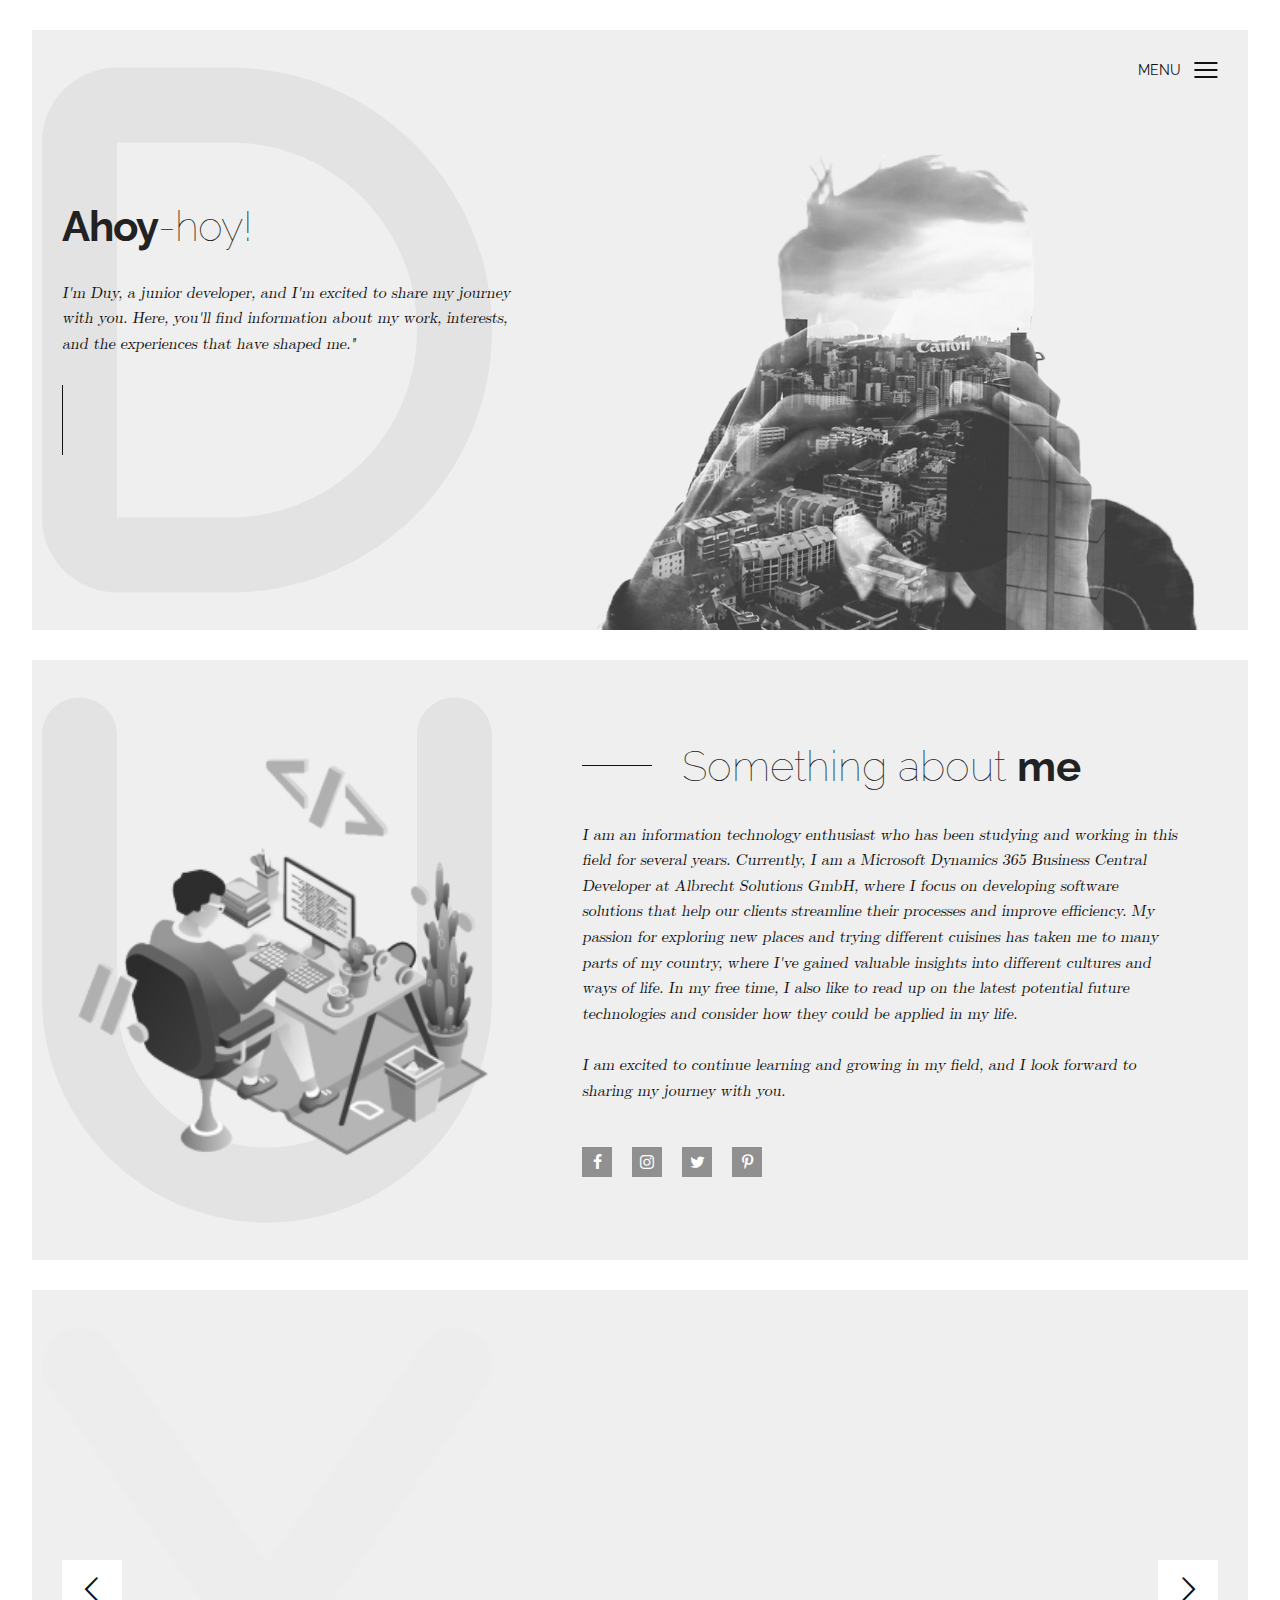
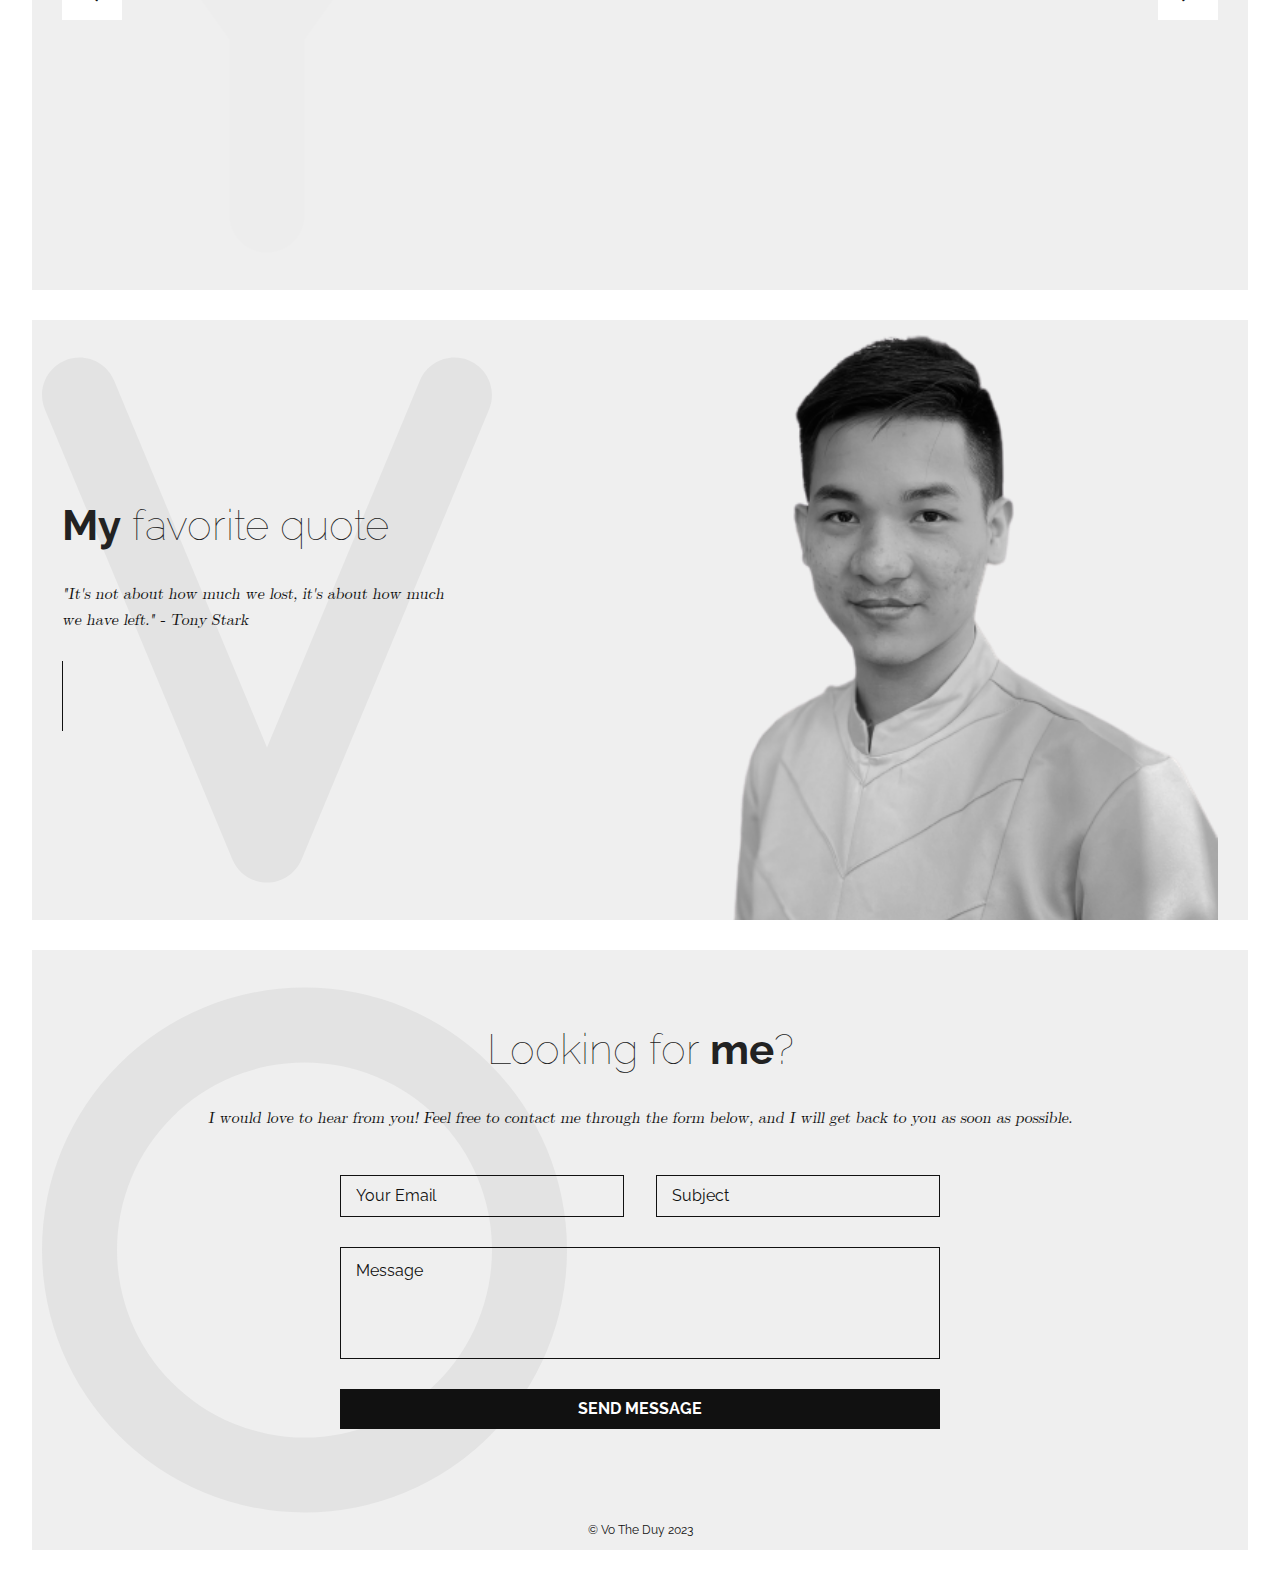
==== index.html @ 7445be75 "Inititalize" ====
<!DOCTYPE html>
<html lang="en">
  <head>
    <title>Duy Vo</title>
    <meta charset="utf-8" />
    <meta name="viewport" content="width=device-width, initial-scale=1" />
    <meta http-equiv="X-UA-Compatible" content="IE=edge" />
    <meta name="description" content="Jade website template" />
    <meta
      name="keywords"
      content="apollo, jade, template, html, sass, jquery"
    />
    <meta name="author" content="Bucky Maler" />
    <link rel="stylesheet" href="assets/css/main.css" />
  </head>
  <body>
    <section id="hero">
      <svg xmlns="http://www.w3.org/2000/svg" viewBox="0 0 384 512">
        <path
          d="M0 96C0 60.7 28.7 32 64 32h96c123.7 0 224 100.3 224 224s-100.3 224-224 224H64c-35.3 0-64-28.7-64-64V96zm160 0H64V416h96c88.4 0 160-71.6 160-160s-71.6-160-160-160z"
        />
      </svg>
      <header>
        <div class="nav-toggle">
          <p>Menu</p>
          <span></span>
        </div>
        <ul class="nav">
          <li><a href="#about">About</a></li>
          <li><a href="#full-slide">Work</a></li>
          <li><a href="#contact">Contact</a></li>
        </ul>
      </header>
      <div class="wrapper">
        <div class="welcome">
          <h1><strong>Ahoy</strong>-hoy!</h1>
          <p>
            I'm Duy, a junior developer, and I'm excited to share my journey
            with you. Here, you'll find information about my work, interests,
            and the experiences that have shaped me."
          </p>
        </div>
        <div class="photographer">
          <img src="assets/img/hero.png" alt="Photographer" />
        </div>
      </div>
    </section>
    <section id="about">
      <svg xmlns="http://www.w3.org/2000/svg" viewBox="0 0 384 512">
        <path
          d="M32 32c17.7 0 32 14.3 32 32V288c0 70.7 57.3 128 128 128s128-57.3 128-128V64c0-17.7 14.3-32 32-32s32 14.3 32 32V288c0 106-86 192-192 192S0 394 0 288V64C0 46.3 14.3 32 32 32z"
        />
      </svg>
      <div class="wrapper">
        <div class="camera">
          <img src="assets/img/development-transparent.png" alt="Camera" />
        </div>
        <div class="blurb">
          <h2>Something about <strong>me</strong></h2>
          <p>
            I am an information technology enthusiast who has been studying and
            working in this field for several years. Currently, I am a Microsoft
            Dynamics 365 Business Central Developer at Albrecht Solutions GmbH,
            where I focus on developing software solutions that help our clients
            streamline their processes and improve efficiency. My passion for
            exploring new places and trying different cuisines has taken me to
            many parts of my country, where I've gained valuable insights into
            different cultures and ways of life. In my free time, I also like to
            read up on the latest potential future technologies and consider how
            they could be applied in my life. <br /><br />
            I am excited to continue learning and growing in my field, and I
            look forward to sharing my journey with you.
          </p>
          <div class="social">
            <a href="#"><i class="icon-facebook"></i></a
            ><a href="#"><i class="icon-instagram"></i></a
            ><a href="#"><i class="icon-twitter"></i></a
            ><a href="#"><i class="icon-pinterest-p"></i></a>
          </div>
        </div>
      </div>
    </section>
    <section id="full-slide">
      <svg xmlns="http://www.w3.org/2000/svg" viewBox="0 0 384 512">
        <path
          d="M58 45.4C47.8 31 27.8 27.7 13.4 38S-4.3 68.2 6 82.6L160 298.3V448c0 17.7 14.3 32 32 32s32-14.3 32-32V298.3L378 82.6c10.3-14.4 6.9-34.4-7.4-44.6S336.2 31 326 45.4L192 232.9 58 45.4z"
        />
      </svg>
      <ul class="banner">
        <li class="active"></li>
        <li></li>
        <li></li>
      </ul>
      <i class="icon-chevron-thin-left prev"></i
      ><i class="icon-chevron-thin-right next"></i>
    </section>
    <section id="featured">
      <svg xmlns="http://www.w3.org/2000/svg" viewBox="0 0 384 512">
        <path
          d="M19.7 34.5c16.3-6.8 35 .9 41.8 17.2L192 364.8 322.5 51.7c6.8-16.3 25.5-24 41.8-17.2s24 25.5 17.2 41.8l-160 384c-5 11.9-16.6 19.7-29.5 19.7s-24.6-7.8-29.5-19.7L2.5 76.3c-6.8-16.3 .9-35 17.2-41.8z"
        />
      </svg>
      <div class="wrapper">
        <div class="blurb">
          <h2><strong>My</strong> favorite quote</h2>
          <p>
            "It's not about how much we lost, it's about how much we have left."
            - Tony Stark
          </p>
        </div>
        <div class="featured">
          <img src="assets/img/quote-transparent.png" alt="Featured" />
        </div>
      </div>
    </section>
    <!-- <section id="three-slide">
      <svg
        version="1.1"
        id="Layer_1"
        xmlns="http://www.w3.org/2000/svg"
        xmlns:xlink="http://www.w3.org/1999/xlink"
        x="0px"
        y="0px"
        viewBox="0 0 100 248.8"
        style="enable-background: new 0 0 100 248.8"
        xml:space="preserve"
      >
        <g transform="translate(0.000000,749.000000) scale(0.100000,-0.100000)">
          <path
            d="M0,6245.8V5001.6h500h500V5176v174.4H752.5H505v1069.8V7490H252.5H0V6245.8z"
          />
        </g>
      </svg>
      <div class="wrapper">
        <ul class="slider">
          <li class="back"><img src="assets/img/three-slide/thumb-1.jpg" /></li>
          <li class="current">
            <img src="assets/img/three-slide/thumb-2.jpg" />
          </li>
          <li class="front">
            <img src="assets/img/three-slide/thumb-3.jpg" />
          </li>
          <li><img src="assets/img/three-slide/thumb-4.jpg" /></li>
        </ul>
      </div>
      <i class="icon-chevron-thin-left prev"></i
      ><i class="icon-chevron-thin-right next"></i>
    </section> -->
    <section id="contact">
      <svg xmlns="http://www.w3.org/2000/svg" viewBox="0 0 448 512">
        <path
          d="M224 96a160 160 0 1 0 0 320 160 160 0 1 0 0-320zM448 256A224 224 0 1 1 0 256a224 224 0 1 1 448 0z"
        />
      </svg>
      <div class="wrapper">
        <div class="blurb">
          <h2>Looking for <strong>me</strong>?</h2>
          <p>
            I would love to hear from you! Feel free to contact me through the
            form below, and I will get back to you as soon as possible.
          </p>
        </div>
        <form>
          <input type="email" placeholder="Your Email" />
          <input type="text" placeholder="Subject" />
          <textarea placeholder="Message"></textarea>
          <input type="submit" value="Send Message" />
        </form>
      </div>
      <p class="copyright">&copy; Vo The Duy 2023</p>
    </section>
    <script src="https://ajax.googleapis.com/ajax/libs/jquery/2.2.4/jquery.min.js"></script>
    <script>
      window.jQuery ||
        document.write(
          '<script src="assets/js/vendor/jquery-2.2.4.min.js"><\/script>'
        );
    </script>
    <script src="assets/js/functions-min.js"></script>
  </body>
</html>
---- assets/css/main.css ----
@import 'https://fonts.googleapis.com/css?family=Raleway:100,400,700';
@font-face {
  font-family: "LMRomanSlant10";
  src: url("fonts/lmromanslant10-regular-webfont.eot");
  src: url("fonts/lmromanslant10-regular-webfont.eot?#iefix") format("embedded-opentype"), url("fonts/lmromanslant10-regular-webfont.woff") format("woff"), url("fonts/lmromanslant10-regular-webfont.ttf") format("truetype"), url("fonts/lmromanslant10-regular-webfont.svg#latin_modern_roman_slante10Rg") format("svg");
  font-weight: normal;
  font-style: normal;
}
/*! normalize.css v3.0.2 | MIT License | git.io/normalize */
html {
  font-family: sans-serif;
  -ms-text-size-adjust: 100%;
  -webkit-text-size-adjust: 100%;
}

body {
  margin: 0;
}

article,
aside,
details,
figcaption,
figure,
footer,
header,
hgroup,
main,
menu,
nav,
section,
summary {
  display: block;
}

audio,
canvas,
progress,
video {
  display: inline-block;
  vertical-align: baseline;
}

audio:not([controls]) {
  display: none;
  height: 0;
}

[hidden],
template {
  display: none;
}

a {
  background-color: transparent;
}

a:active,
a:hover {
  outline: 0;
}

abbr[title] {
  border-bottom: 1px dotted;
}

b,
strong {
  font-weight: bold;
}

dfn {
  font-style: italic;
}

h1 {
  font-size: 2em;
  margin: 0.67em 0;
}

mark {
  background: #ff0;
  color: #000;
}

small {
  font-size: 80%;
}

sub,
sup {
  font-size: 75%;
  line-height: 0;
  position: relative;
  vertical-align: baseline;
}

sup {
  top: -0.5em;
}

sub {
  bottom: -0.25em;
}

img {
  border: 0;
}

svg:not(:root) {
  overflow: hidden;
}

figure {
  margin: 1em 40px;
}

hr {
  box-sizing: content-box;
  height: 0;
}

pre {
  overflow: auto;
}

code,
kbd,
pre,
samp {
  font-family: monospace, monospace;
  font-size: 1em;
}

button,
input,
optgroup,
select,
textarea {
  color: inherit;
  font: inherit;
  margin: 0;
}

button {
  overflow: visible;
}

button,
select {
  text-transform: none;
}

button,
html input[type=button],
input[type=reset],
input[type=submit] {
  -webkit-appearance: button;
  cursor: pointer;
}

button[disabled],
html input[disabled] {
  cursor: default;
}

button::-moz-focus-inner,
input::-moz-focus-inner {
  border: 0;
  padding: 0;
}

input {
  line-height: normal;
}

input[type=checkbox],
input[type=radio] {
  box-sizing: border-box;
  padding: 0;
}

input[type=number]::-webkit-inner-spin-button,
input[type=number]::-webkit-outer-spin-button {
  height: auto;
}

input[type=search] {
  -webkit-appearance: textfield;
  box-sizing: content-box;
}

input[type=search]::-webkit-search-cancel-button,
input[type=search]::-webkit-search-decoration {
  -webkit-appearance: none;
}

fieldset {
  border: 1px solid #c0c0c0;
  margin: 0 2px;
  padding: 0.35em 0.625em 0.75em;
}

legend {
  border: 0;
  padding: 0;
}

textarea {
  overflow: auto;
}

optgroup {
  font-weight: bold;
}

table {
  border-collapse: collapse;
  border-spacing: 0;
}

td,
th {
  padding: 0;
}

@font-face {
  font-family: "icomoon";
  src: url("fonts/icomoon.eot?3hi6ws");
  src: url("fonts/icomoon.eot?3hi6ws#iefix") format("embedded-opentype"), url("fonts/icomoon.ttf?3hi6ws") format("truetype"), url("fonts/icomoon.woff?3hi6ws") format("woff"), url("fonts/icomoon.svg?3hi6ws#icomoon") format("svg");
  font-weight: normal;
  font-style: normal;
}
[class^=icon-], [class*=" icon-"] {
  /* use !important to prevent issues with browser extensions that change fonts */
  font-family: "icomoon" !important;
  speak: none;
  font-style: normal;
  font-weight: normal;
  font-variant: normal;
  text-transform: none;
  line-height: 1;
  /* Better Font Rendering =========== */
  -webkit-font-smoothing: antialiased;
  -moz-osx-font-smoothing: grayscale;
}

.icon-chevron-thin-left:before {
  content: "\e904";
}

.icon-chevron-thin-right:before {
  content: "\e905";
}

.icon-pinterest-p:before {
  content: "\e900";
}

.icon-twitter:before {
  content: "\e901";
}

.icon-instagram:before {
  content: "\e902";
}

.icon-facebook:before {
  content: "\e903";
}

body {
  background-color: white;
  font-size: 16px;
  line-height: 1.6;
  font-family: "LMRomanSlant10", serif;
  color: #111;
  -webkit-font-smoothing: antialiased;
  -webkit-text-size-adjust: 100%;
}
@media (max-width: 415px) {
  body {
    font-size: 14px;
  }
}

::-moz-selection {
  background: #FFF498;
}

::selection {
  background: #FFF498;
}

::-moz-selection {
  background: #FFF498;
}

img::-moz-selection {
  background: transparent;
}

img::selection {
  background: transparent;
}

img::-moz-selection {
  background: transparent;
}

body {
  -webkit-tap-highlight-color: #FFF498;
}

.gigantic, .huge, .large, .bigger, .big,
h1, h2, h3, h4, h5, h6 {
  color: #222;
  font-weight: bold;
}

.gigantic {
  font-size: 110px;
  line-height: 1.09;
  letter-spacing: -2px;
}

.huge, h1 {
  font-size: 68px;
  line-height: 1.05;
  letter-spacing: -1px;
}

.large, h2 {
  font-size: 42px;
  line-height: 1.14;
}

.bigger, h3 {
  font-size: 26px;
  line-height: 1.38;
}

.big, h4 {
  font-size: 22px;
  line-height: 1.38;
}

.small, small {
  font-size: 10px;
  line-height: 1.2;
}

p {
  margin: 0 0 20px 0;
}

em {
  font-style: italic;
}

strong {
  font-weight: bold;
}

hr {
  border: solid #ddd;
  border-width: 1px 0 0;
  clear: both;
  margin: 10px 0 30px;
  height: 0;
}

svg {
  position: absolute;
  height: 100%;
}
svg path {
  fill: #e3e3e3;
}

#hero svg,
#about svg,
#featured svg {
  left: 10px;
}

#three-slide svg {
  left: 90px;
}

#full-slide svg {
  left: 10px;
  opacity: 0.1;
  z-index: 9;
}

#contact svg {
  left: 10px;
}

@media (max-width: 640px) {
  #hero svg,
  #about svg,
  #featured svg,
  #three-slide svg,
  #full-slide svg,
  #contact svg {
    left: 0;
  }
}
.nav {
  visibility: hidden;
  position: absolute;
  top: 75px;
  right: 0;
  display: flex;
  width: 100px;
  flex-direction: column;
  justify-content: center;
  margin: 0;
  padding: 0;
  list-style: none;
  background-color: #e3e3e3;
  border: 1px solid #111;
  border: 1px solid rgba(17, 17, 17, 0.15);
  opacity: 0;
  z-index: 10;
  transition: opacity 0.3s ease-in-out, visibility 0s 0.3s;
}
.nav.open {
  visibility: visible;
  opacity: 1;
  transition: opacity 0.3s ease-in-out;
}
.nav:before {
  content: "";
  position: absolute;
  top: -12px;
  left: 50%;
  transform: translateX(-50%) rotate(45deg);
  width: 25px;
  height: 25px;
  border: 1px solid #111;
  border: 1px solid rgba(17, 17, 17, 0.15);
  background-color: #e3e3e3;
}
.nav li {
  position: relative;
  width: 100%;
  text-align: center;
  border-bottom: 1px solid #111;
  border-bottom: 1px solid rgba(17, 17, 17, 0.15);
  background-color: #e3e3e3;
  overflow: hidden;
  z-index: 10;
}
.nav li:last-child {
  border-bottom: none;
}
.nav li a {
  display: block;
  width: 100%;
  height: 100%;
  padding: 5px 0;
  color: #111;
  font-size: 12px;
  font-family: "Raleway", Helvetica, sans-serif;
  text-transform: uppercase;
  text-decoration: none;
  transition: background-color 0.2s ease-in-out;
}
.nav li a:hover {
  background-color: #dbdbdb;
}

#hero {
  position: relative;
  width: 1440px;
  max-width: 95%;
  height: 600px;
  margin: 30px auto;
  background-color: #efefef;
  overflow: hidden;
}
@media (max-width: 768px) {
  #hero {
    margin: 15px auto;
  }
}
#hero header {
  position: absolute;
  left: 50%;
  transform: translateX(-50%);
  display: flex;
  width: 95%;
  height: 80px;
  align-items: center;
  justify-content: flex-end;
  z-index: 10;
}
#hero header .nav-toggle {
  position: relative;
  display: flex;
  width: 80px;
  align-items: center;
  justify-content: space-between;
  cursor: pointer;
}
#hero header .nav-toggle p {
  margin-bottom: 0;
  font-size: 14px;
  font-family: "Raleway", Helvetica, sans-serif;
  text-transform: uppercase;
}
#hero header .nav-toggle span,
#hero header .nav-toggle span:before,
#hero header .nav-toggle span:after {
  content: "";
  position: relative;
  display: block;
  width: 23px;
  height: 2px;
  background-color: #111;
}
#hero header .nav-toggle span:before {
  bottom: 7px;
}
#hero header .nav-toggle span:after {
  top: 5px;
}
#hero .wrapper {
  position: relative;
  display: flex;
  width: 1180px;
  max-width: 95%;
  height: 100%;
  margin: 0 auto;
  align-items: center;
}
#hero .wrapper .welcome {
  width: 45%;
}
#hero .wrapper .welcome:after {
  content: "";
  display: block;
  width: 1px;
  height: 70px;
  background-color: #111;
}
#hero .wrapper .welcome h1 {
  margin-top: 0;
  margin-bottom: 30px;
  font-size: 42px;
  font-family: "Raleway", Helvetica, sans-serif;
  font-weight: 100;
}
@media (max-width: 640px) {
  #hero .wrapper .welcome h1 {
    margin-bottom: 20px;
    font-size: 30px;
  }
}
#hero .wrapper .welcome p {
  max-width: 450px;
  margin-bottom: 30px;
}
@media (max-width: 1180px) {
  #hero .wrapper .welcome:after {
    display: none;
  }
  #hero .wrapper .welcome p {
    margin-bottom: 0;
  }
}
#hero .wrapper .photographer {
  width: 55%;
  align-self: flex-end;
  line-height: 0;
}
#hero .wrapper .photographer img {
  width: 100%;
  opacity: 0.95;
}
@media (max-width: 1023px) {
  #hero .wrapper .welcome {
    display: flex;
    width: 100%;
    flex-direction: column;
    align-items: flex-end;
    text-align: right;
  }
  #hero .wrapper .photographer {
    display: none;
  }
}
@media (max-width: 640px) {
  #hero .wrapper .welcome {
    align-items: center;
    text-align: center;
  }
}

#about {
  position: relative;
  width: 1440px;
  max-width: 95%;
  height: 600px;
  margin: 30px auto;
  background-color: #efefef;
  overflow: hidden;
}
@media (max-width: 768px) {
  #about {
    margin: 15px auto;
  }
}
#about .wrapper {
  position: relative;
  display: flex;
  width: 1180px;
  max-width: 95%;
  height: 100%;
  margin: 0 auto;
  align-items: center;
}
#about .wrapper .camera {
  width: 45%;
}
#about .wrapper .camera img {
  width: 85%;
}
#about .wrapper .blurb {
  width: 55%;
}
#about .wrapper .blurb h2 {
  margin-top: 0;
  margin-bottom: 30px;
  font-size: 42px;
  font-family: "Raleway", Helvetica, sans-serif;
  font-weight: 100;
}
@media (max-width: 640px) {
  #about .wrapper .blurb h2 {
    margin-bottom: 20px;
    font-size: 30px;
  }
}
#about .wrapper .blurb h2:before {
  content: "";
  position: relative;
  bottom: 15px;
  display: inline-block;
  width: 70px;
  height: 1px;
  margin-right: 30px;
  background-color: #111;
}
#about .wrapper .blurb p {
  max-width: 600px;
  margin-bottom: 45px;
}
#about .wrapper .blurb .social {
  display: flex;
  width: 180px;
  justify-content: space-between;
}
#about .wrapper .blurb .social a {
  color: #fff;
  text-decoration: none;
}
#about .wrapper .blurb .social i {
  display: block;
  width: 30px;
  height: 30px;
  font-size: 16px;
  text-align: center;
  line-height: 30px;
  background-color: #909090;
  transition: background-color 0.2s ease-in-out;
}
#about .wrapper .blurb .social i:hover {
  background-color: #020202;
}
@media (max-width: 1023px) {
  #about .wrapper .camera {
    display: none;
  }
  #about .wrapper .blurb {
    display: flex;
    width: 100%;
    flex-direction: column;
    align-items: flex-end;
    text-align: right;
  }
  #about .wrapper .blurb h2:before {
    display: none;
  }
}
@media (max-width: 640px) {
  #about .wrapper .blurb {
    align-items: center;
    text-align: center;
  }
}

#full-slide {
  position: relative;
  width: 1440px;
  max-width: 95%;
  height: 600px;
  margin: 30px auto;
  background-color: #efefef;
  overflow: hidden;
}
@media (max-width: 768px) {
  #full-slide {
    margin: 15px auto;
  }
}
#full-slide .banner {
  position: relative;
  width: 100%;
  height: 100%;
  margin: 0;
  padding: 0;
  list-style: none;
}
#full-slide .banner li {
  position: absolute;
  top: 0;
  left: 0;
  right: 0;
  bottom: 0;
  background-position: center;
  background-size: cover;
  background-repeat: no-repeat;
  opacity: 0;
  transition: opacity 0.6s ease-in-out;
}
#full-slide .banner li.active {
  opacity: 1;
  transition: opacity 0.6s ease-in-out;
}
#full-slide .banner li:nth-child(1) {
  background-image: url("../img/full-slide/thumb-1.png");
}
#full-slide .banner li:nth-child(2) {
  background-image: url("../img/full-slide/thumb-2.png");
}
#full-slide .banner li:nth-child(3) {
  background-image: url("../img/full-slide/thumb-3.png");
}
#full-slide i {
  position: absolute;
  top: 50%;
  transform: translateY(-50%) scale(1);
  width: 60px;
  height: 60px;
  font-size: 28px;
  text-align: center;
  line-height: 60px;
  background-color: #fff;
  cursor: pointer;
  z-index: 10;
  transition: all 0.2s ease-in-out;
}
#full-slide i:hover {
  transform: translateY(-50%) scale(1.1);
}
#full-slide .prev {
  left: 30px;
}
#full-slide .next {
  right: 30px;
}
@media (max-width: 767px) {
  #full-slide i {
    transform: translateY(-50%) scale(0.7);
  }
  #full-slide i:hover {
    transform: translateY(-50%) scale(0.8);
  }
  #full-slide .prev {
    left: 0;
  }
  #full-slide .next {
    right: 0;
  }
}

#featured {
  position: relative;
  width: 1440px;
  max-width: 95%;
  height: 600px;
  margin: 30px auto;
  background-color: #efefef;
  overflow: hidden;
}
@media (max-width: 768px) {
  #featured {
    margin: 15px auto;
  }
}
#featured .wrapper {
  position: relative;
  display: flex;
  width: 1180px;
  max-width: 95%;
  height: 100%;
  margin: 0 auto;
  align-items: center;
}
#featured .wrapper .blurb {
  width: 45%;
}
#featured .wrapper .blurb:after {
  content: "";
  display: inline-block;
  width: 1px;
  height: 70px;
  background-color: #111;
}
#featured .wrapper .blurb h2 {
  margin-top: 0;
  margin-bottom: 30px;
  font-size: 42px;
  font-family: "Raleway", Helvetica, sans-serif;
  font-weight: 100;
}
@media (max-width: 640px) {
  #featured .wrapper .blurb h2 {
    margin-bottom: 20px;
    font-size: 30px;
  }
}
#featured .wrapper .blurb p {
  max-width: 400px;
  margin-bottom: 30px;
}
#featured .wrapper .featured {
  width: 55%;
}
#featured .wrapper .featured img {
  width: 100%;
}
@media (max-width: 1023px) {
  #featured .wrapper .blurb {
    display: flex;
    width: 100%;
    flex-direction: column;
    align-items: flex-end;
    text-align: right;
  }
  #featured .wrapper .blurb:after {
    display: none;
  }
  #featured .wrapper .blurb p {
    margin-bottom: 0;
  }
  #featured .wrapper .featured {
    display: none;
  }
}
@media (max-width: 640px) {
  #featured .wrapper .blurb {
    align-items: center;
    text-align: center;
  }
}

#three-slide {
  position: relative;
  width: 1440px;
  max-width: 95%;
  height: 600px;
  margin: 30px auto;
  background-color: #efefef;
  overflow: hidden;
}
@media (max-width: 768px) {
  #three-slide {
    margin: 15px auto;
  }
}
#three-slide .wrapper {
  position: relative;
  display: flex;
  width: 1180px;
  max-width: 95%;
  height: 100%;
  margin: 0 auto;
  align-items: center;
}
#three-slide .wrapper .slider {
  position: relative;
  width: calc(100% - 60px);
  height: 100%;
  margin: 0 auto;
  padding: 0;
  list-style: none;
  opacity: 1;
  transition: opacity 0.3s ease-in-out;
}
#three-slide .wrapper .slider.swap {
  opacity: 0;
  transition: opacity 0.3s ease-in-out;
}
#three-slide .wrapper .slider li {
  position: absolute;
  top: 50%;
  transform: translateY(-50%);
  width: 40%;
  opacity: 0;
}
@media (max-width: 900px) {
  #three-slide .wrapper .slider li {
    width: 50%;
  }
}
#three-slide .wrapper .slider li img {
  width: 100%;
}
#three-slide .wrapper .slider .back {
  left: 0;
  opacity: 1;
}
#three-slide .wrapper .slider .current {
  left: 50%;
  transform: translate(-50%, -50%) scale(1.3);
  opacity: 1;
  z-index: 10;
}
#three-slide .wrapper .slider .front {
  right: 0;
  opacity: 1;
}
@media (max-width: 767px) {
  #three-slide .wrapper .slider {
    width: calc(100% - 30px);
  }
  #three-slide .wrapper .slider li {
    width: 75%;
  }
  #three-slide .wrapper .slider .back,
  #three-slide .wrapper .slider .front {
    display: none;
  }
}
#three-slide i {
  position: absolute;
  top: 50%;
  transform: translateY(-50%);
  width: 60px;
  height: 60px;
  font-size: 28px;
  text-align: center;
  line-height: 60px;
  background-color: #fff;
  cursor: pointer;
  z-index: 10;
  transition: all 0.2s ease-in-out;
}
#three-slide i:hover {
  transform: translateY(-50%) scale(1.1);
}
#three-slide .prev {
  left: 30px;
}
#three-slide .next {
  right: 30px;
}
@media (max-width: 767px) {
  #three-slide i {
    transform: translateY(-50%) scale(0.7);
  }
  #three-slide i:hover {
    transform: translateY(-50%) scale(0.8);
  }
  #three-slide .prev {
    left: 0;
  }
  #three-slide .next {
    right: 0;
  }
}

#contact {
  position: relative;
  width: 1440px;
  max-width: 95%;
  height: 600px;
  margin: 30px auto;
  background-color: #efefef;
  overflow: hidden;
}
@media (max-width: 768px) {
  #contact {
    margin: 15px auto;
  }
}
#contact .wrapper {
  position: relative;
  display: flex;
  width: 1180px;
  max-width: 95%;
  height: 100%;
  margin: 0 auto;
  align-items: center;
  flex-direction: column;
  justify-content: center;
}
#contact .wrapper .blurb {
  max-width: 950px;
  margin-top: -45px;
  text-align: center;
}
#contact .wrapper .blurb h2 {
  margin-top: 0;
  margin-bottom: 30px;
  font-size: 42px;
  font-family: "Raleway", Helvetica, sans-serif;
  font-weight: 100;
}
@media (max-width: 640px) {
  #contact .wrapper .blurb h2 {
    margin-bottom: 20px;
    font-size: 30px;
  }
}
#contact .wrapper .blurb p {
  margin-bottom: 45px;
}
#contact .wrapper form {
  position: relative;
  display: flex;
  max-width: 600px;
  flex-wrap: wrap;
  justify-content: space-between;
  color: #111;
  font-family: "Raleway", Helvetica, sans-serif;
}
#contact .wrapper form input[type=email],
#contact .wrapper form input[type=text] {
  width: 42%;
  height: 40px;
  padding: 0 15px;
  border: 1px solid #111;
  border-radius: 0;
  background: transparent;
}
#contact .wrapper form input[type=email]::-moz-placeholder, #contact .wrapper form input[type=text]::-moz-placeholder {
  color: #111;
}
#contact .wrapper form input[type=email]::placeholder,
#contact .wrapper form input[type=text]::placeholder {
  color: #111;
}
#contact .wrapper form input[type=email]:focus,
#contact .wrapper form input[type=text]:focus {
  outline: none;
}
#contact .wrapper form textarea {
  width: 100%;
  height: 90px;
  margin: 30px 0;
  padding: 10px 15px;
  border: 1px solid #111;
  border-radius: 0;
  background: transparent;
  resize: none;
}
#contact .wrapper form textarea::-moz-placeholder {
  color: #111;
}
#contact .wrapper form textarea::placeholder {
  color: #111;
}
#contact .wrapper form textarea:focus {
  outline: none;
}
#contact .wrapper form input[type=submit] {
  width: 100%;
  height: 40px;
  color: #fff;
  font-weight: 700;
  text-transform: uppercase;
  border: none;
  border-radius: 0;
  background-color: #111;
}
@media (max-width: 640px) {
  #contact .wrapper form input[type=email],
  #contact .wrapper form input[type=text] {
    width: 100%;
    margin-bottom: 10px;
  }
  #contact .wrapper form textarea {
    margin: 0 0 10px 0;
  }
}
#contact .copyright {
  position: absolute;
  bottom: 10px;
  left: 50%;
  transform: translate(-50%);
  margin-bottom: 0;
  font-family: "Raleway", Helvetica, sans-serif;
  font-size: 12px;
}/*# sourceMappingURL=main.css.map */
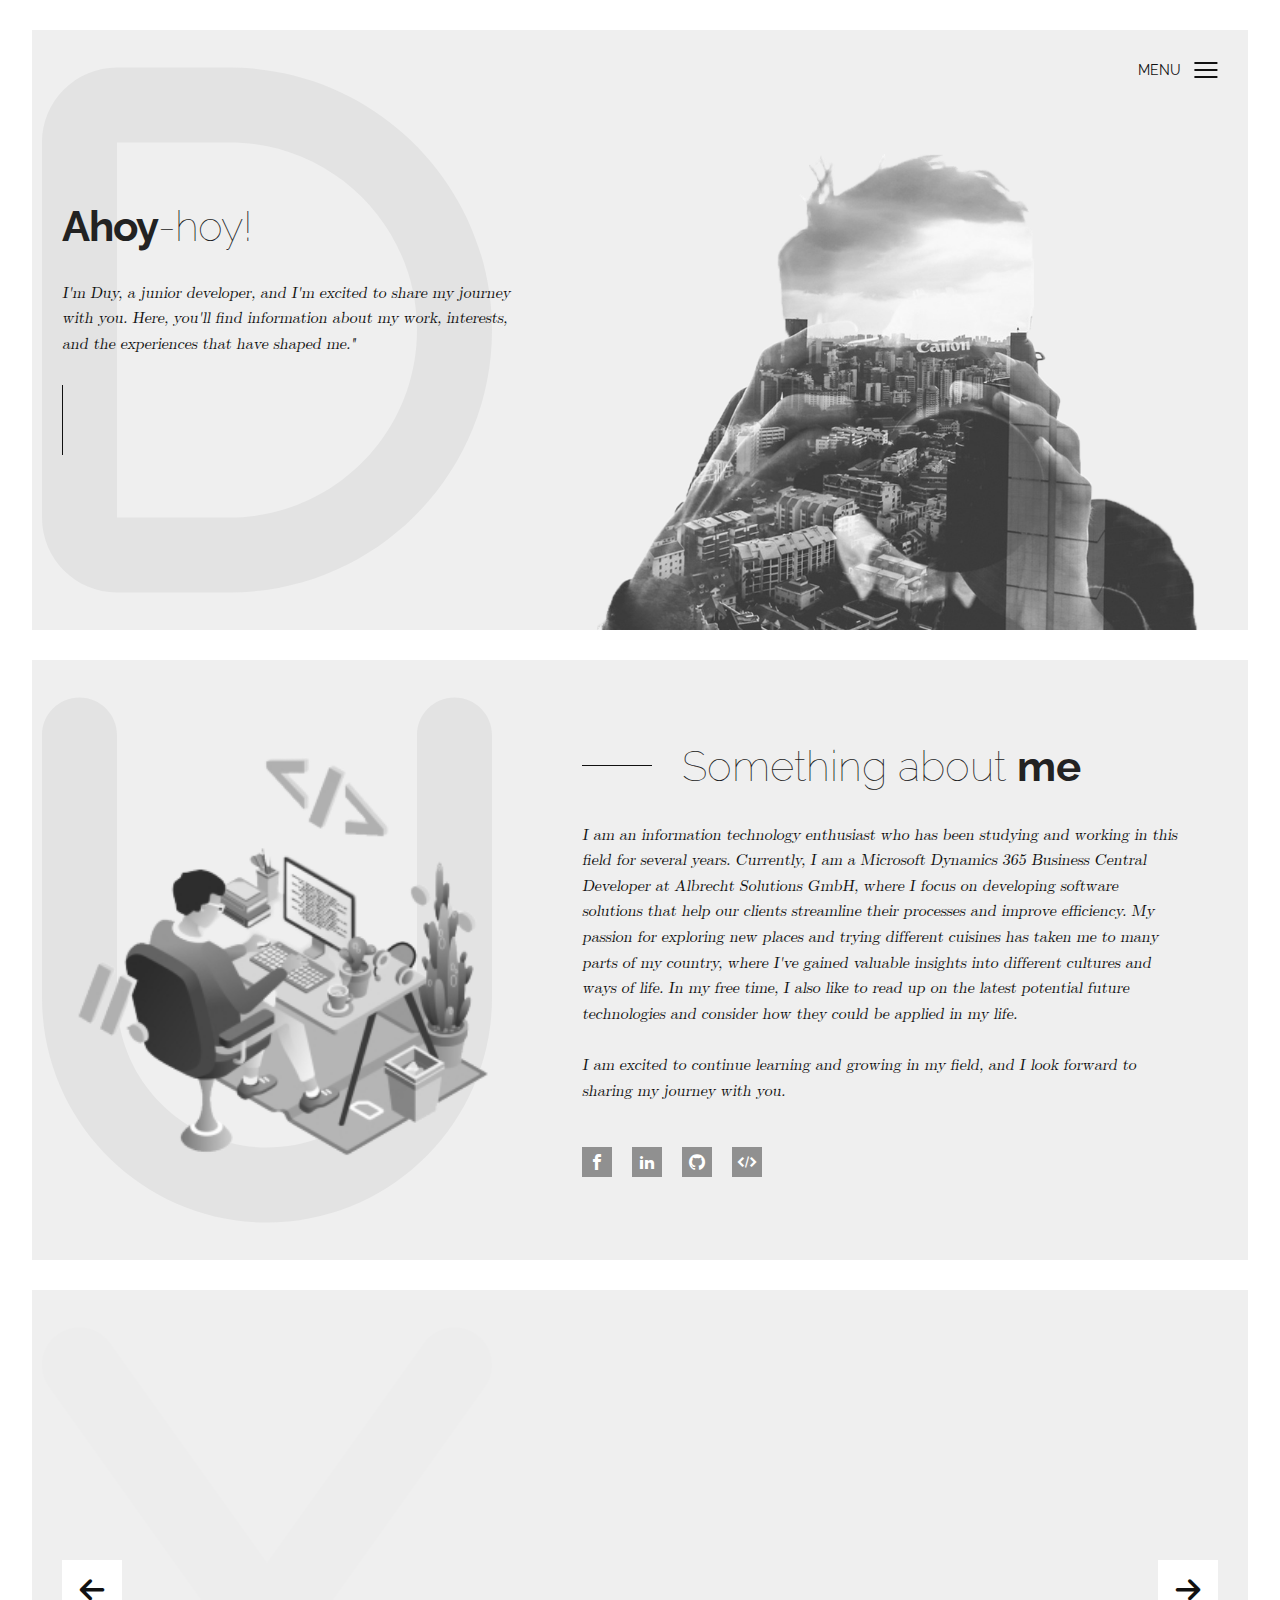
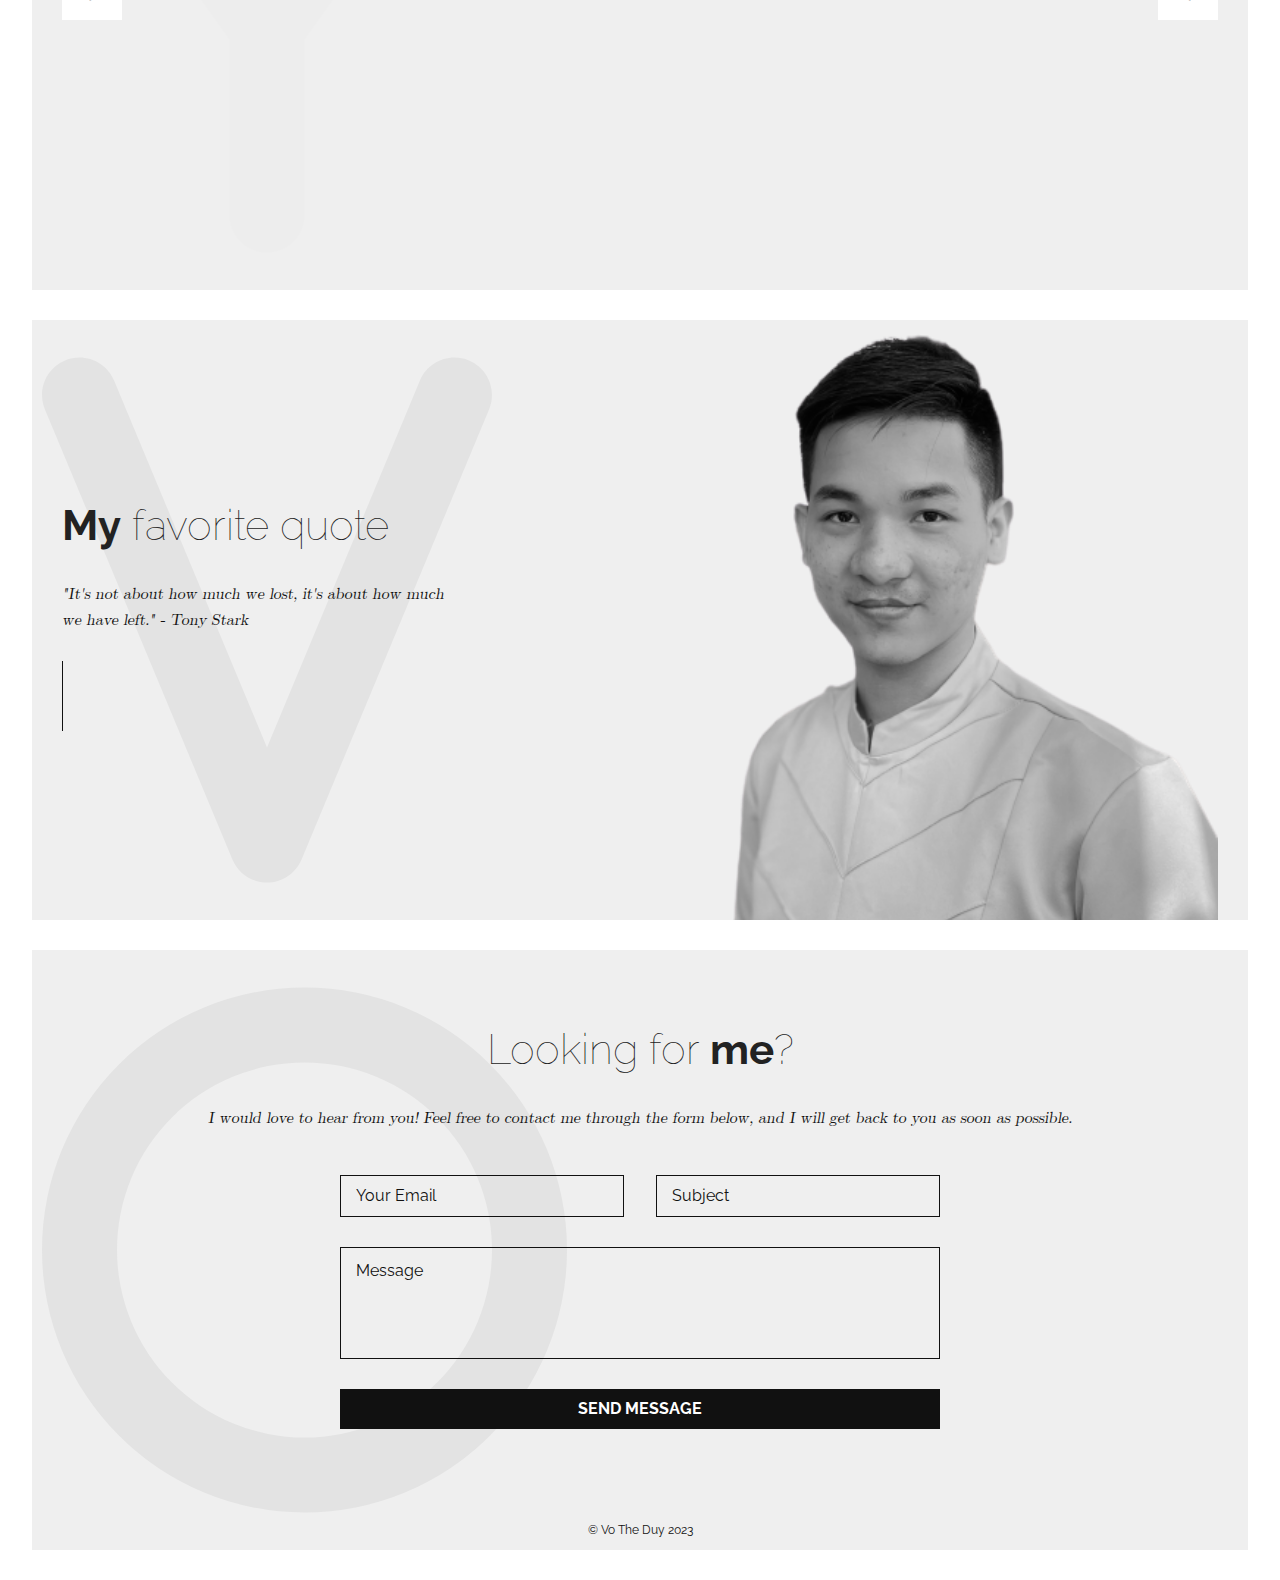
==== commit c71a588d: "Modify assets, added favicon" ====
--- a/index.html
+++ b/index.html
@@ -1,7 +1,7 @@
 <!DOCTYPE html>
 <html lang="en">
   <head>
-    <title>Duy Vo</title>
+    <title>Vo The Duy</title>
     <meta charset="utf-8" />
     <meta name="viewport" content="width=device-width, initial-scale=1" />
     <meta http-equiv="X-UA-Compatible" content="IE=edge" />
@@ -11,6 +11,7 @@
       content="apollo, jade, template, html, sass, jquery"
     />
     <meta name="author" content="Bucky Maler" />
+    <link rel="icon" type="image/x-icon" href="favicon.ico" />
     <link rel="stylesheet" href="assets/css/main.css" />
   </head>
   <body>
@@ -73,9 +74,9 @@
           </p>
           <div class="social">
             <a href="#"><i class="icon-facebook"></i></a
-            ><a href="#"><i class="icon-instagram"></i></a
-            ><a href="#"><i class="icon-twitter"></i></a
-            ><a href="#"><i class="icon-pinterest-p"></i></a>
+            ><a href="#"><i class="icon-linkedin"></i></a
+            ><a href="#"><i class="icon-github"></i></a
+            ><a href="#"><i class="icon-embed"></i></a>
           </div>
         </div>
       </div>
--- a/assets/css/main.css
+++ b/assets/css/main.css
@@ -246,27 +246,27 @@
 }
 
 .icon-chevron-thin-left:before {
-  content: "\e904";
+  content: "\ea40";
 }
 
 .icon-chevron-thin-right:before {
-  content: "\e905";
-}
-
-.icon-pinterest-p:before {
-  content: "\e900";
-}
-
-.icon-twitter:before {
-  content: "\e901";
-}
-
-.icon-instagram:before {
-  content: "\e902";
+  content: "\ea3c";
+}
+
+.icon-embed:before {
+  content: "\ea80";
+}
+
+.icon-github:before {
+  content: "\eab0";
+}
+
+.icon-linkedin:before {
+  content: "\eaca";
 }
 
 .icon-facebook:before {
-  content: "\e903";
+  content: "\ea90";
 }
 
 body {
